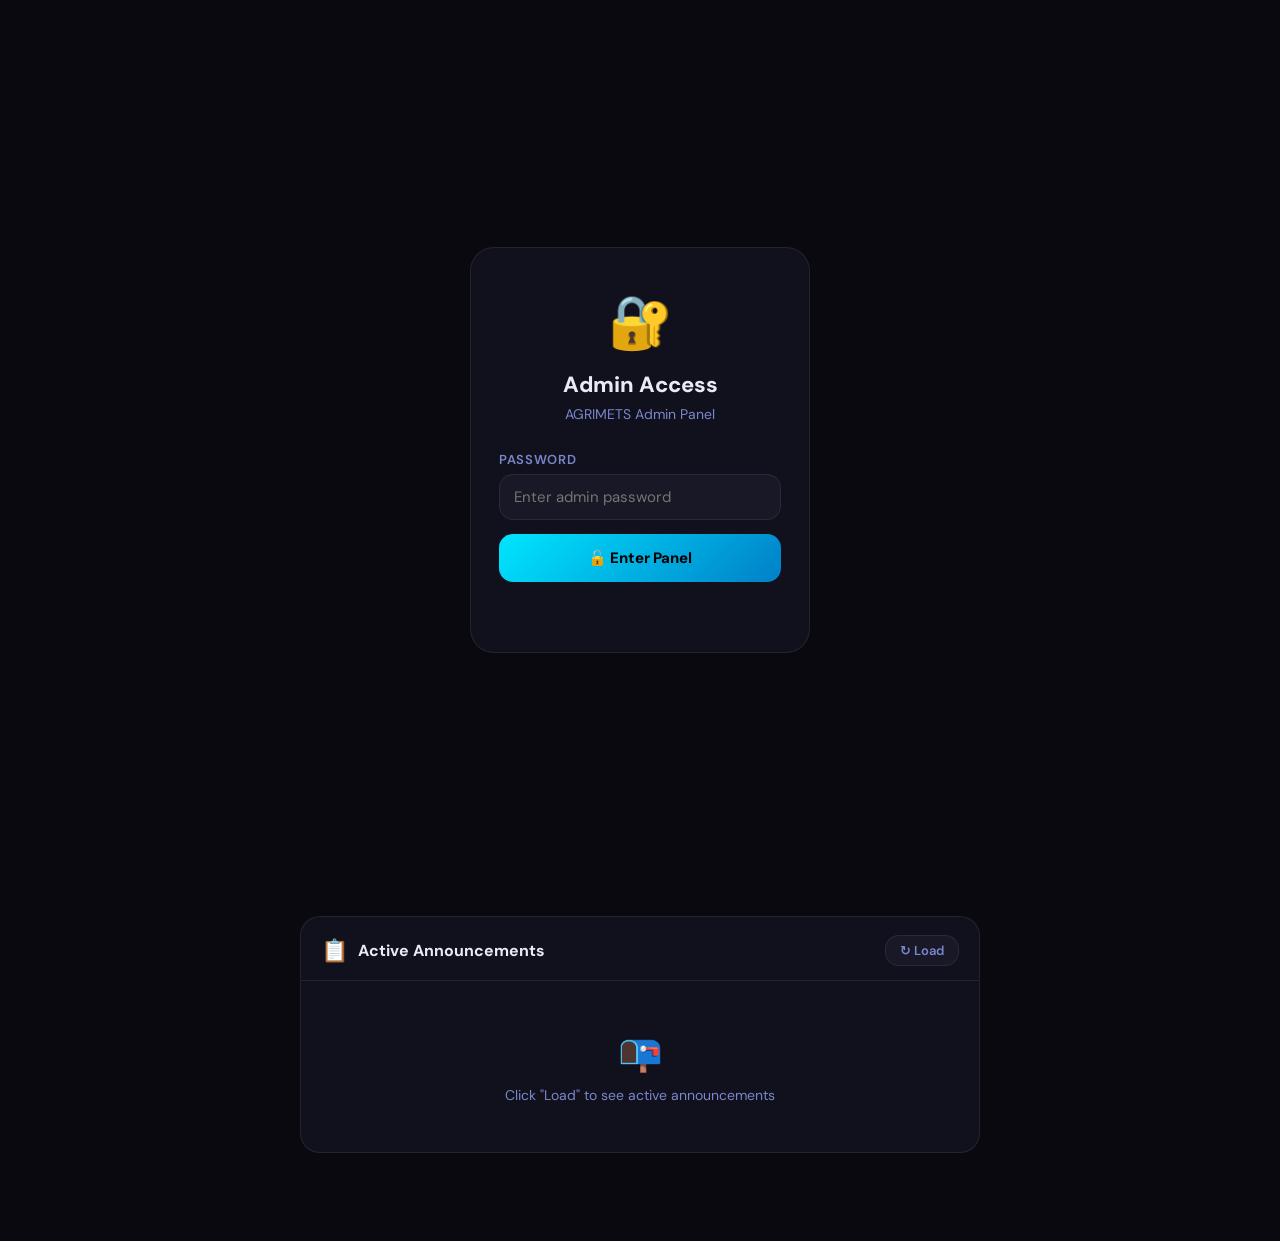
==== admin.html @ fe818b73 "Add files via upload" ====
<!DOCTYPE html>
<html lang="en">
<head>
  <meta charset="UTF-8" />
  <meta name="viewport" content="width=device-width, initial-scale=1.0" />
  <title>AGRIMETS — Admin Panel</title>
  <link href="https://fonts.googleapis.com/css2?family=DM+Sans:wght@400;500;600;700;800&display=swap" rel="stylesheet" />
  <style>
    /* ── Base ──────────────────────────────────────────────────── */
    *, *::before, *::after { box-sizing: border-box; margin: 0; padding: 0; }
    :root {
      --bg:        #09090f;
      --surface:   #11111d;
      --surface-2: #181826;
      --border:    rgba(255,255,255,0.08);
      --cyan:      #00e5ff;
      --cyan-dim:  rgba(0,229,255,0.10);
      --green:     #00e676;
      --green-dim: rgba(0,230,118,0.10);
      --red:       #ff5252;
      --red-dim:   rgba(255,82,82,0.10);
      --amber:     #ffab00;
      --amber-dim: rgba(255,171,0,0.10);
      --text:      #e8eaf6;
      --muted:     #7986cb;
      --r:         14px;
    }
    body {
      background: var(--bg);
      color: var(--text);
      font-family: 'DM Sans', system-ui, sans-serif;
      min-height: 100vh;
      padding: 0 0 60px;
    }

    /* ── Header ───────────────────────────────────────────────── */
    .admin-header {
      background: var(--surface);
      border-bottom: 1px solid var(--border);
      padding: 18px 24px;
      display: flex;
      align-items: center;
      gap: 14px;
      position: sticky; top: 0; z-index: 100;
    }
    .admin-logo { font-size: 26px; }
    .admin-title { font-size: 20px; font-weight: 800; color: var(--cyan); }
    .admin-sub   { font-size: 13px; color: var(--muted); margin-top: 1px; }
    .admin-status {
      margin-left: auto;
      display: flex; align-items: center; gap: 8px;
      font-size: 13px; color: var(--muted);
    }
    .status-dot {
      width: 8px; height: 8px; border-radius: 50%;
      background: var(--muted);
      transition: background 0.3s;
    }
    .status-dot.connected { background: var(--green); box-shadow: 0 0 6px var(--green); }

    /* ── Main layout ──────────────────────────────────────────── */
    .admin-main {
      max-width: 720px;
      margin: 0 auto;
      padding: 28px 20px;
      display: flex;
      flex-direction: column;
      gap: 28px;
    }

    /* ── Section card ─────────────────────────────────────────── */
    .section-card {
      background: var(--surface);
      border: 1px solid var(--border);
      border-radius: 20px;
      overflow: hidden;
    }
    .section-head {
      display: flex; align-items: center; gap: 10px;
      padding: 18px 20px 14px;
      border-bottom: 1px solid var(--border);
    }
    .section-icon { font-size: 22px; }
    .section-title { font-size: 16px; font-weight: 700; color: var(--text); }
    .section-body  { padding: 20px; display: flex; flex-direction: column; gap: 16px; }

    /* ── Form controls ────────────────────────────────────────── */
    .form-group { display: flex; flex-direction: column; gap: 6px; }
    .form-label {
      font-size: 13px; font-weight: 600; color: var(--muted);
      text-transform: uppercase; letter-spacing: 0.05em;
    }
    .form-input, .form-textarea, .form-select {
      background: var(--surface-2);
      border: 1.5px solid var(--border);
      border-radius: var(--r);
      color: var(--text);
      font-family: inherit;
      font-size: 15px;
      padding: 12px 14px;
      outline: none;
      transition: border-color 0.15s;
      width: 100%;
    }
    .form-input:focus, .form-textarea:focus, .form-select:focus {
      border-color: var(--cyan);
    }
    .form-textarea { resize: vertical; min-height: 90px; line-height: 1.5; }
    .form-select   { appearance: none; cursor: pointer; }
    .form-row {
      display: grid;
      grid-template-columns: 1fr 1fr;
      gap: 14px;
    }
    @media (max-width: 480px) { .form-row { grid-template-columns: 1fr; } }

    /* Preview bar */
    .preview-bar {
      display: flex;
      align-items: center;
      gap: 10px;
      padding: 11px 14px;
      border-radius: var(--r);
      border: 1.5px solid var(--border);
      font-size: 14px;
      font-weight: 500;
      min-height: 46px;
      transition: all 0.2s;
    }
    .preview-bar.info    { background: rgba(0,180,255,0.10); border-color: rgba(0,180,255,0.25); }
    .preview-bar.success { background: var(--green-dim);  border-color: rgba(0,230,118,0.25); }
    .preview-bar.warning { background: var(--amber-dim);  border-color: rgba(255,171,0,0.30); }
    .preview-bar.danger  { background: var(--red-dim);    border-color: rgba(255,82,82,0.30); }
    .preview-emoji { font-size: 20px; flex-shrink: 0; }
    .preview-text  { flex: 1; color: var(--text); }

    /* Expire row */
    .expire-row {
      display: flex; align-items: center; gap: 12px; flex-wrap: wrap;
    }
    .expire-chip {
      background: var(--surface-2);
      border: 1.5px solid var(--border);
      border-radius: 30px;
      padding: 6px 14px;
      font-size: 13px; font-weight: 600;
      color: var(--muted); cursor: pointer;
      transition: border-color 0.15s, color 0.15s;
    }
    .expire-chip.active, .expire-chip:hover {
      border-color: var(--cyan); color: var(--cyan);
    }

    /* ── Buttons ──────────────────────────────────────────────── */
    .btn-primary {
      background: linear-gradient(135deg, #00e5ff 0%, #0080c8 100%);
      color: #000;
      border: none; border-radius: var(--r);
      font-family: inherit; font-size: 15px; font-weight: 800;
      padding: 14px 24px;
      cursor: pointer; width: 100%;
      display: flex; align-items: center; justify-content: center; gap: 8px;
      transition: opacity 0.2s, transform 0.15s;
    }
    .btn-primary:hover   { opacity: 0.9; }
    .btn-primary:active  { transform: scale(0.97); }
    .btn-primary:disabled { opacity: 0.4; cursor: not-allowed; }

    .btn-danger {
      background: var(--red-dim);
      border: 1.5px solid var(--red);
      color: var(--red);
      border-radius: var(--r);
      font-family: inherit; font-size: 14px; font-weight: 700;
      padding: 10px 18px;
      cursor: pointer;
      transition: background 0.2s;
    }
    .btn-danger:hover { background: rgba(255,82,82,0.18); }

    .btn-outline {
      background: var(--surface-2);
      border: 1.5px solid var(--border);
      color: var(--muted);
      border-radius: var(--r);
      font-family: inherit; font-size: 14px; font-weight: 600;
      padding: 10px 18px;
      cursor: pointer;
      transition: border-color 0.15s, color 0.15s;
    }
    .btn-outline:hover { border-color: var(--cyan); color: var(--cyan); }

    /* ── Live announcements list ──────────────────────────────── */
    #live-list { display: flex; flex-direction: column; gap: 12px; }
    .live-item {
      background: var(--surface-2);
      border: 1.5px solid var(--border);
      border-radius: var(--r);
      padding: 14px;
      display: flex; align-items: flex-start; gap: 12px;
    }
    .live-item-emoji { font-size: 22px; flex-shrink: 0; margin-top: 1px; }
    .live-item-body  { flex: 1; min-width: 0; }
    .live-item-msg   { font-size: 14px; color: var(--text); line-height: 1.5; margin-bottom: 4px; word-break: break-word; }
    .live-item-meta  { font-size: 12px; color: var(--muted); display: flex; gap: 12px; flex-wrap: wrap; }
    .meta-badge {
      display: inline-flex; align-items: center; gap: 4px;
      background: var(--cyan-dim); color: var(--cyan);
      border-radius: 20px; padding: 2px 8px;
      font-size: 11px; font-weight: 700; text-transform: uppercase;
    }
    .meta-badge.success { background: var(--green-dim); color: var(--green); }
    .meta-badge.warning { background: var(--amber-dim); color: var(--amber); }
    .meta-badge.danger  { background: var(--red-dim);   color: var(--red);   }
    .live-item-actions { display: flex; gap: 8px; flex-shrink: 0; }
    .empty-live {
      text-align: center; padding: 28px 16px;
      color: var(--muted); font-size: 14px;
    }
    .empty-live-icon { font-size: 36px; margin-bottom: 10px; }

    /* ── Stats bar ────────────────────────────────────────────── */
    .stats-bar {
      display: grid;
      grid-template-columns: repeat(3, 1fr);
      gap: 14px;
    }
    .stat-box {
      background: var(--surface-2);
      border: 1px solid var(--border);
      border-radius: var(--r);
      padding: 16px 14px;
      text-align: center;
    }
    .stat-box-val {
      font-size: 28px; font-weight: 800;
      color: var(--cyan); margin-bottom: 4px;
      font-family: 'DM Sans', sans-serif;
    }
    .stat-box-label { font-size: 12px; color: var(--muted); font-weight: 600; text-transform: uppercase; letter-spacing: 0.04em; }

    /* ── Login gate ───────────────────────────────────────────── */
    #login-gate {
      position: fixed; inset: 0;
      background: var(--bg);
      display: flex; align-items: center; justify-content: center;
      z-index: 9999; padding: 24px;
    }
    .login-card {
      background: var(--surface);
      border: 1px solid var(--border);
      border-radius: 24px;
      padding: 40px 28px;
      width: 100%; max-width: 340px;
      text-align: center;
    }
    .login-icon  { font-size: 52px; margin-bottom: 14px; }
    .login-title { font-size: 22px; font-weight: 800; margin-bottom: 6px; }
    .login-sub   { font-size: 14px; color: var(--muted); margin-bottom: 28px; }
    .login-error { font-size: 13px; color: var(--red); margin-top: 10px; min-height: 20px; }
    #login-pass  { margin-bottom: 14px; text-align: left; }

    /* ── Toast ────────────────────────────────────────────────── */
    #admin-toast {
      position: fixed; bottom: 28px; left: 50%; transform: translateX(-50%);
      background: var(--surface);
      border: 1px solid var(--border);
      border-radius: 30px;
      padding: 11px 22px;
      font-size: 14px; font-weight: 600;
      color: var(--text);
      white-space: nowrap;
      z-index: 99999;
      opacity: 0; pointer-events: none;
      transition: opacity 0.2s;
      box-shadow: 0 8px 32px rgba(0,0,0,0.5);
    }
    #admin-toast.show { opacity: 1; }

    /* ── Loading ──────────────────────────────────────────────── */
    .spinner {
      width: 22px; height: 22px;
      border: 3px solid rgba(0,229,255,0.25);
      border-top-color: var(--cyan);
      border-radius: 50%;
      animation: spin 0.7s linear infinite;
      display: inline-block;
    }
    @keyframes spin { to { transform: rotate(360deg); } }

    /* ── Char counter ─────────────────────────────────────────── */
    .char-counter { font-size: 12px; color: var(--muted); text-align: right; }
    .char-counter.over { color: var(--red); }
  </style>
</head>
<body>

<!-- Login Gate -->
<div id="login-gate">
  <div class="login-card">
    <div class="login-icon">🔐</div>
    <div class="login-title">Admin Access</div>
    <div class="login-sub">AGRIMETS Admin Panel</div>
    <div class="form-group" id="login-pass">
      <label class="form-label">Password</label>
      <input class="form-input" id="admin-pass" type="password"
             placeholder="Enter admin password" autocomplete="current-password" />
    </div>
    <button class="btn-primary" id="login-btn">🔓 Enter Panel</button>
    <div class="login-error" id="login-error"></div>
  </div>
</div>

<!-- Header -->
<header class="admin-header">
  <span class="admin-logo">⚡</span>
  <div>
    <div class="admin-title">AGRIMETS Admin</div>
    <div class="admin-sub">Announcement &amp; App Manager</div>
  </div>
  <div class="admin-status">
    <div class="status-dot" id="status-dot"></div>
    <span id="status-label">Connecting…</span>
  </div>
</header>

<main class="admin-main">

  <!-- ── Live Stats ──────────────────────────────────────── -->
  <div class="section-card">
    <div class="section-head">
      <span class="section-icon">📊</span>
      <span class="section-title">Live Stats</span>
      <button class="btn-outline" style="margin-left:auto;padding:6px 14px;font-size:13px;" id="btn-refresh-stats">↻ Refresh</button>
    </div>
    <div class="section-body">
      <div class="stats-bar">
        <div class="stat-box">
          <div class="stat-box-val" id="stat-online">—</div>
          <div class="stat-box-label">🟢 Online Now</div>
        </div>
        <div class="stat-box">
          <div class="stat-box-val" id="stat-total">—</div>
          <div class="stat-box-label">👥 Total Users</div>
        </div>
        <div class="stat-box">
          <div class="stat-box-val" id="stat-active-ann">—</div>
          <div class="stat-box-label">📢 Active Banners</div>
        </div>
      </div>
    </div>
  </div>

  <!-- ── Push Announcement ──────────────────────────────── -->
  <div class="section-card">
    <div class="section-head">
      <span class="section-icon">📢</span>
      <span class="section-title">Push Announcement</span>
    </div>
    <div class="section-body">

      <!-- Message -->
      <div class="form-group">
        <label class="form-label">Message</label>
        <textarea class="form-textarea" id="ann-msg" maxlength="200"
                  placeholder="Type your announcement here… (max 200 chars)"></textarea>
        <div class="char-counter" id="char-counter">0 / 200</div>
      </div>

      <!-- Emoji + Type row -->
      <div class="form-row">
        <div class="form-group">
          <label class="form-label">Emoji</label>
          <input class="form-input" id="ann-emoji" type="text"
                 value="📢" maxlength="4" placeholder="📢" style="font-size:22px;text-align:center;" />
        </div>
        <div class="form-group">
          <label class="form-label">Type / Colour</label>
          <select class="form-select" id="ann-type">
            <option value="info">🔵 Info</option>
            <option value="success">🟢 Success</option>
            <option value="warning">🟡 Warning</option>
            <option value="danger">🔴 Danger / Alert</option>
          </select>
        </div>
      </div>

      <!-- Live preview -->
      <div class="form-group">
        <label class="form-label">Preview</label>
        <div class="preview-bar info" id="ann-preview">
          <span class="preview-emoji" id="prev-emoji">📢</span>
          <span class="preview-text"  id="prev-text">Your message will appear here…</span>
        </div>
      </div>

      <!-- Expires -->
      <div class="form-group">
        <label class="form-label">Expires After</label>
        <div class="expire-row" id="expire-chips">
          <button class="expire-chip" data-hours="1">1 hr</button>
          <button class="expire-chip active" data-hours="6">6 hrs</button>
          <button class="expire-chip" data-hours="24">24 hrs</button>
          <button class="expire-chip" data-hours="72">3 days</button>
          <button class="expire-chip" data-hours="0">Never</button>
        </div>
      </div>

      <button class="btn-primary" id="btn-push-ann">
        <span id="push-btn-label">📤 Push Announcement</span>
      </button>
    </div>
  </div>

  <!-- ── Active Announcements ───────────────────────────── -->
  <div class="section-card">
    <div class="section-head">
      <span class="section-icon">📋</span>
      <span class="section-title">Active Announcements</span>
      <button class="btn-outline" style="margin-left:auto;padding:6px 14px;font-size:13px;" id="btn-load-ann">↻ Load</button>
    </div>
    <div class="section-body">
      <div id="live-list">
        <div class="empty-live">
          <div class="empty-live-icon">📭</div>
          Click "Load" to see active announcements
        </div>
      </div>
    </div>
  </div>

</main>

<!-- Toast -->
<div id="admin-toast"></div>

<script>
// ── CONFIG ───────────────────────────────────────────────────
const FB_URL      = 'https://agrimets-a3c9c-default-rtdb.firebaseio.com';
// Change this password in production — store in Firebase or env var for real security
const ADMIN_PASS  = 'agrimets2025';
const FB_ONLINE_TTL = 3 * 60 * 1000; // 3 min

// ── Login ────────────────────────────────────────────────────
const loginGate = document.getElementById('login-gate');
const loginBtn  = document.getElementById('login-btn');
const loginErr  = document.getElementById('login-error');

loginBtn.addEventListener('click', () => {
  const val = document.getElementById('admin-pass').value.trim();
  if (val === ADMIN_PASS) {
    loginGate.style.opacity = '0';
    loginGate.style.transition = 'opacity 0.3s';
    setTimeout(() => loginGate.remove(), 300);
    init();
  } else {
    loginErr.textContent = '❌ Incorrect password.';
    document.getElementById('admin-pass').value = '';
    document.getElementById('admin-pass').focus();
  }
});
document.getElementById('admin-pass').addEventListener('keydown', e => {
  if (e.key === 'Enter') loginBtn.click();
});

// ── Firebase helpers ─────────────────────────────────────────
async function fbGet(path, params = '') {
  try {
    const r = await fetch(`${FB_URL}/${path}.json${params}`, { cache: 'no-store' });
    return r.ok ? await r.json() : null;
  } catch { return null; }
}
async function fbPut(path, data) {
  try {
    const r = await fetch(`${FB_URL}/${path}.json`, {
      method: 'PUT',
      headers: { 'Content-Type': 'application/json' },
      body: JSON.stringify(data),
    });
    return r.ok ? await r.json() : null;
  } catch { return null; }
}
async function fbPatch(path, data) {
  try {
    const r = await fetch(`${FB_URL}/${path}.json`, {
      method: 'PATCH',
      headers: { 'Content-Type': 'application/json' },
      body: JSON.stringify(data),
    });
    return r.ok ? await r.json() : null;
  } catch { return null; }
}
async function fbDelete(path) {
  try {
    const r = await fetch(`${FB_URL}/${path}.json`, { method: 'DELETE' });
    return r.ok;
  } catch { return false; }
}

// ── Toast ────────────────────────────────────────────────────
let _toastTimer;
function toast(msg, dur = 2500) {
  const el = document.getElementById('admin-toast');
  el.textContent = msg;
  el.classList.add('show');
  clearTimeout(_toastTimer);
  _toastTimer = setTimeout(() => el.classList.remove('show'), dur);
}

// ── Status indicator ─────────────────────────────────────────
async function checkConnection() {
  const dot   = document.getElementById('status-dot');
  const label = document.getElementById('status-label');
  const data  = await fbGet('agrimets/presence');
  if (data !== null) {
    dot.classList.add('connected');
    label.textContent = 'Firebase connected';
  } else {
    dot.classList.remove('connected');
    label.textContent = 'No connection';
  }
}

// ── Stats ────────────────────────────────────────────────────
async function loadStats() {
  const [presence, users, anns] = await Promise.all([
    fbGet('agrimets/presence'),
    fbGet('agrimets/users', '?shallow=true'),
    fbGet('agrimets/announcements'),
  ]);

  const now = Date.now();
  let online = 0, total = 0, activeAnn = 0;

  if (presence && typeof presence === 'object') {
    Object.values(presence).forEach(ts => {
      if (now - Number(ts) < FB_ONLINE_TTL) online++;
    });
  }
  if (users && typeof users === 'object') total = Object.keys(users).length;
  if (anns  && typeof anns  === 'object') {
    Object.values(anns).forEach(a => {
      if (a && a.active && (!a.expiresAt || a.expiresAt > now)) activeAnn++;
    });
  }

  document.getElementById('stat-online').textContent = online.toLocaleString('en-IN');
  document.getElementById('stat-total').textContent  = total.toLocaleString('en-IN');
  document.getElementById('stat-active-ann').textContent = activeAnn;
}

// ── Preview ──────────────────────────────────────────────────
function updatePreview() {
  const msg   = document.getElementById('ann-msg').value.trim() || 'Your message will appear here…';
  const emoji = document.getElementById('ann-emoji').value.trim() || '📢';
  const type  = document.getElementById('ann-type').value;
  const len   = document.getElementById('ann-msg').value.length;

  document.getElementById('prev-emoji').textContent  = emoji;
  document.getElementById('prev-text').textContent   = msg;
  const bar = document.getElementById('ann-preview');
  bar.className = 'preview-bar ' + type;

  const counter = document.getElementById('char-counter');
  counter.textContent = `${len} / 200`;
  counter.className   = 'char-counter' + (len > 180 ? ' over' : '');
}
document.getElementById('ann-msg').addEventListener('input', updatePreview);
document.getElementById('ann-emoji').addEventListener('input', updatePreview);
document.getElementById('ann-type').addEventListener('change', updatePreview);

// ── Expire chips ─────────────────────────────────────────────
let selectedHours = 6;
document.getElementById('expire-chips').addEventListener('click', e => {
  const chip = e.target.closest('.expire-chip');
  if (!chip) return;
  document.querySelectorAll('.expire-chip').forEach(c => c.classList.remove('active'));
  chip.classList.add('active');
  selectedHours = Number(chip.dataset.hours);
});

// ── Push announcement ─────────────────────────────────────────
document.getElementById('btn-push-ann').addEventListener('click', async () => {
  const msg   = document.getElementById('ann-msg').value.trim();
  const emoji = document.getElementById('ann-emoji').value.trim() || '📢';
  const type  = document.getElementById('ann-type').value;

  if (!msg) { toast('⚠️ Please enter a message'); return; }

  const labelEl = document.getElementById('push-btn-label');
  labelEl.innerHTML = '<span class="spinner"></span> Pushing…';
  document.getElementById('btn-push-ann').disabled = true;

  const now      = Date.now();
  const expires  = selectedHours > 0 ? now + selectedHours * 3600_000 : 0;
  const id       = 'ann_' + now;

  const payload = {
    message:   msg,
    emoji,
    type,
    active:    true,
    createdAt: now,
    expiresAt: expires || null,
  };

  const ok = await fbPut(`agrimets/announcements/${id}`, payload);

  labelEl.textContent = '📤 Push Announcement';
  document.getElementById('btn-push-ann').disabled = false;

  if (ok) {
    toast('✅ Announcement pushed! Users will see it on next load.');
    document.getElementById('ann-msg').value = '';
    updatePreview();
    loadStats();
    loadActiveAnnouncements();
  } else {
    toast('❌ Failed to push. Check Firebase connection.');
  }
});

// ── Load active announcements ─────────────────────────────────
async function loadActiveAnnouncements() {
  const list = document.getElementById('live-list');
  list.innerHTML = '<div style="text-align:center;padding:20px;color:#7986cb;"><span class="spinner"></span></div>';

  const data = await fbGet('agrimets/announcements');
  const now  = Date.now();

  if (!data || !Object.keys(data).length) {
    list.innerHTML = `<div class="empty-live"><div class="empty-live-icon">📭</div>No announcements yet</div>`;
    return;
  }

  const items = Object.entries(data)
    .map(([id, ann]) => ({ ...ann, id }))
    .filter(a => a.message)
    .sort((a, b) => b.createdAt - a.createdAt);

  if (!items.length) {
    list.innerHTML = `<div class="empty-live"><div class="empty-live-icon">📭</div>No announcements yet</div>`;
    return;
  }

  list.innerHTML = '';
  items.forEach(ann => {
    const isActive  = ann.active && (!ann.expiresAt || ann.expiresAt > now);
    const expStr    = ann.expiresAt ? new Date(ann.expiresAt).toLocaleString('en-IN', { dateStyle:'short', timeStyle:'short' }) : 'Never';
    const createdStr = new Date(ann.createdAt).toLocaleString('en-IN', { dateStyle:'short', timeStyle:'short' });

    const el = document.createElement('div');
    el.className = 'live-item';
    el.innerHTML = `
      <div class="live-item-emoji">${ann.emoji || '📢'}</div>
      <div class="live-item-body">
        <div class="live-item-msg">${escHtml(ann.message || '')}</div>
        <div class="live-item-meta">
          <span class="meta-badge ${ann.type || 'info'}">${ann.type || 'info'}</span>
          <span>${isActive ? '🟢 Active' : '⚫ Inactive'}</span>
          <span>Created: ${createdStr}</span>
          <span>Expires: ${expStr}</span>
        </div>
      </div>
      <div class="live-item-actions">
        <button class="btn-outline" data-id="${ann.id}" data-action="${ann.active ? 'deactivate' : 'activate'}"
                style="padding:6px 12px;font-size:12px;">
          ${ann.active ? '⏸ Pause' : '▶ Activate'}
        </button>
        <button class="btn-danger" data-id="${ann.id}" data-action="delete"
                style="padding:6px 12px;font-size:12px;">✕</button>
      </div>
    `;
    list.appendChild(el);
  });

  // Wire action buttons
  list.querySelectorAll('[data-action]').forEach(btn => {
    btn.addEventListener('click', async () => {
      const { id, action } = btn.dataset;
      btn.disabled = true;
      if (action === 'delete') {
        const ok = await fbDelete(`agrimets/announcements/${id}`);
        if (ok) { toast('🗑 Deleted'); loadActiveAnnouncements(); loadStats(); }
        else toast('❌ Delete failed');
      } else if (action === 'deactivate') {
        await fbPatch(`agrimets/announcements/${id}`, { active: false });
        toast('⏸ Paused'); loadActiveAnnouncements(); loadStats();
      } else if (action === 'activate') {
        await fbPatch(`agrimets/announcements/${id}`, { active: true });
        toast('▶ Activated'); loadActiveAnnouncements(); loadStats();
      }
      btn.disabled = false;
    });
  });
}

function escHtml(str) {
  return str.replace(/&/g,'&amp;').replace(/</g,'&lt;').replace(/>/g,'&gt;').replace(/"/g,'&quot;');
}

document.getElementById('btn-load-ann').addEventListener('click', loadActiveAnnouncements);
document.getElementById('btn-refresh-stats').addEventListener('click', () => { loadStats(); checkConnection(); toast('↻ Stats refreshed'); });

// ── Init ─────────────────────────────────────────────────────
function init() {
  checkConnection();
  loadStats();
  loadActiveAnnouncements();
  updatePreview();
}
</script>
</body>
</html>
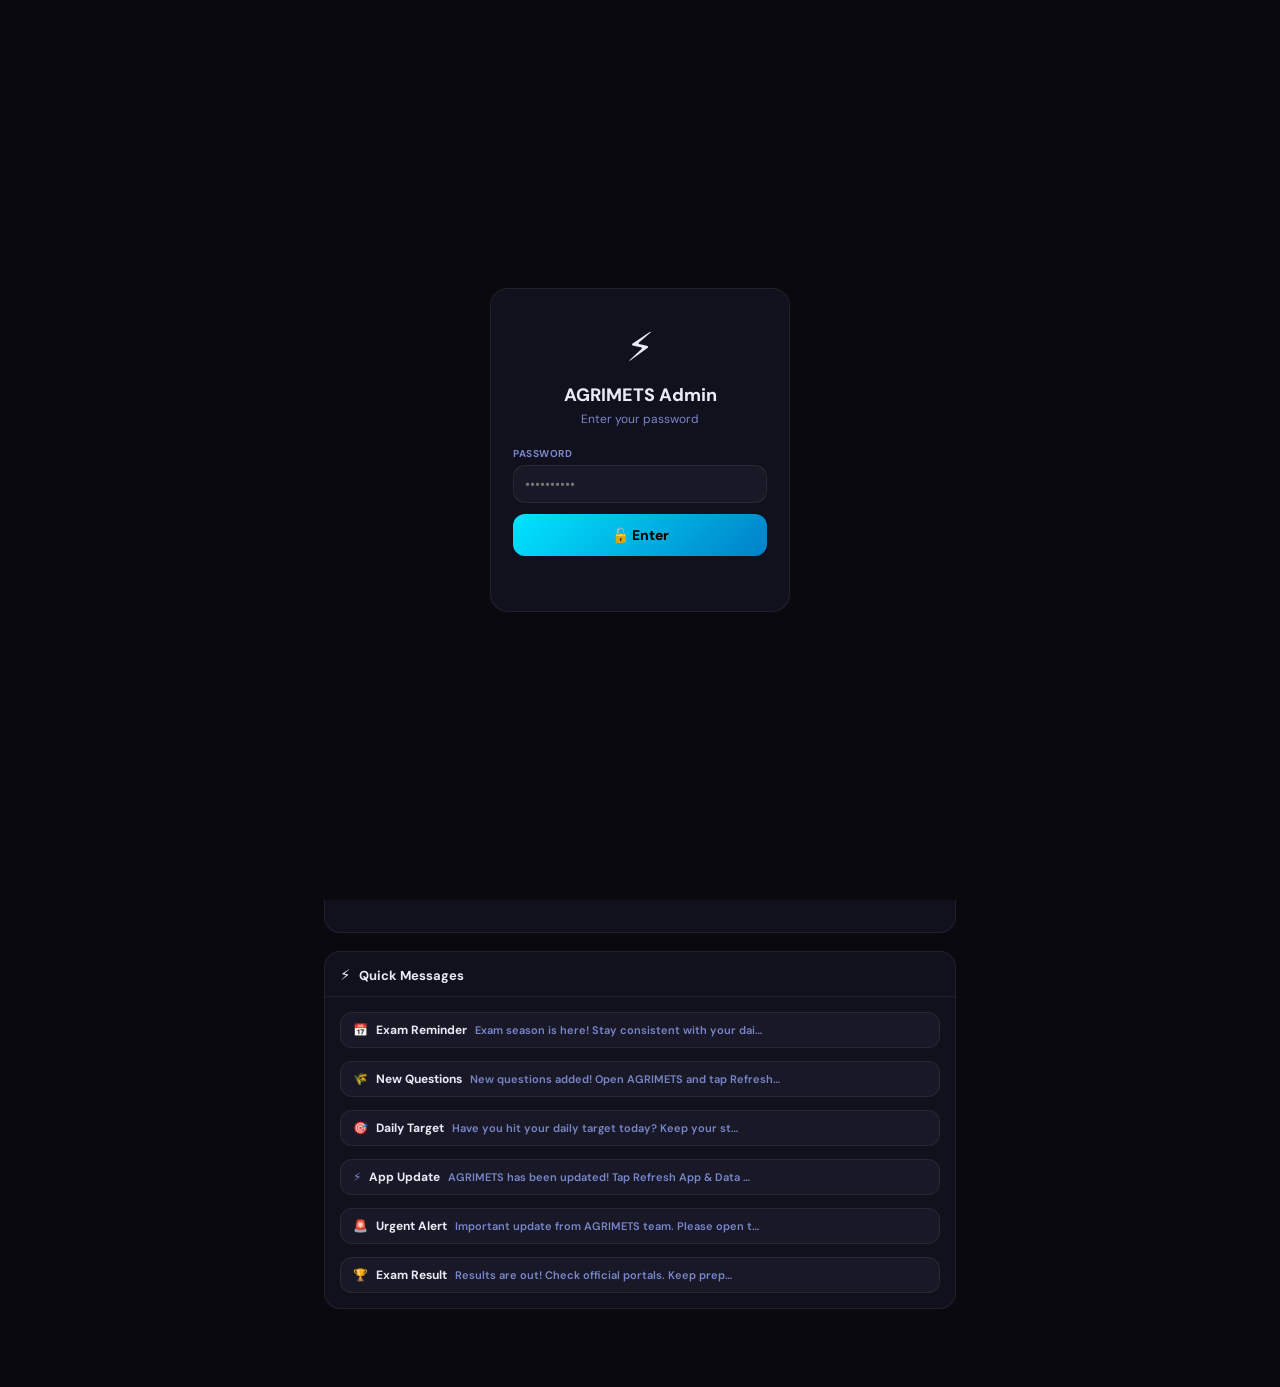
==== commit a8c9866a: "Update admin.html" ====
--- a/admin.html
+++ b/admin.html
@@ -3,712 +3,716 @@
 <head>
   <meta charset="UTF-8" />
   <meta name="viewport" content="width=device-width, initial-scale=1.0" />
-  <title>AGRIMETS — Admin Panel</title>
+  <title>AGRIMETS — Admin</title>
   <link href="https://fonts.googleapis.com/css2?family=DM+Sans:wght@400;500;600;700;800&display=swap" rel="stylesheet" />
   <style>
-    /* ── Base ──────────────────────────────────────────────────── */
     *, *::before, *::after { box-sizing: border-box; margin: 0; padding: 0; }
     :root {
-      --bg:        #09090f;
-      --surface:   #11111d;
-      --surface-2: #181826;
-      --border:    rgba(255,255,255,0.08);
-      --cyan:      #00e5ff;
-      --cyan-dim:  rgba(0,229,255,0.10);
-      --green:     #00e676;
-      --green-dim: rgba(0,230,118,0.10);
-      --red:       #ff5252;
-      --red-dim:   rgba(255,82,82,0.10);
-      --amber:     #ffab00;
-      --amber-dim: rgba(255,171,0,0.10);
-      --text:      #e8eaf6;
-      --muted:     #7986cb;
-      --r:         14px;
-    }
-    body {
-      background: var(--bg);
-      color: var(--text);
-      font-family: 'DM Sans', system-ui, sans-serif;
-      min-height: 100vh;
-      padding: 0 0 60px;
-    }
-
-    /* ── Header ───────────────────────────────────────────────── */
-    .admin-header {
-      background: var(--surface);
-      border-bottom: 1px solid var(--border);
-      padding: 18px 24px;
-      display: flex;
-      align-items: center;
-      gap: 14px;
-      position: sticky; top: 0; z-index: 100;
-    }
-    .admin-logo { font-size: 26px; }
-    .admin-title { font-size: 20px; font-weight: 800; color: var(--cyan); }
-    .admin-sub   { font-size: 13px; color: var(--muted); margin-top: 1px; }
-    .admin-status {
-      margin-left: auto;
-      display: flex; align-items: center; gap: 8px;
-      font-size: 13px; color: var(--muted);
-    }
-    .status-dot {
-      width: 8px; height: 8px; border-radius: 50%;
-      background: var(--muted);
-      transition: background 0.3s;
-    }
-    .status-dot.connected { background: var(--green); box-shadow: 0 0 6px var(--green); }
-
-    /* ── Main layout ──────────────────────────────────────────── */
-    .admin-main {
-      max-width: 720px;
-      margin: 0 auto;
-      padding: 28px 20px;
-      display: flex;
-      flex-direction: column;
-      gap: 28px;
-    }
-
-    /* ── Section card ─────────────────────────────────────────── */
-    .section-card {
-      background: var(--surface);
-      border: 1px solid var(--border);
-      border-radius: 20px;
-      overflow: hidden;
-    }
-    .section-head {
-      display: flex; align-items: center; gap: 10px;
-      padding: 18px 20px 14px;
-      border-bottom: 1px solid var(--border);
-    }
-    .section-icon { font-size: 22px; }
-    .section-title { font-size: 16px; font-weight: 700; color: var(--text); }
-    .section-body  { padding: 20px; display: flex; flex-direction: column; gap: 16px; }
-
-    /* ── Form controls ────────────────────────────────────────── */
-    .form-group { display: flex; flex-direction: column; gap: 6px; }
-    .form-label {
-      font-size: 13px; font-weight: 600; color: var(--muted);
-      text-transform: uppercase; letter-spacing: 0.05em;
-    }
-    .form-input, .form-textarea, .form-select {
-      background: var(--surface-2);
-      border: 1.5px solid var(--border);
-      border-radius: var(--r);
-      color: var(--text);
-      font-family: inherit;
-      font-size: 15px;
-      padding: 12px 14px;
-      outline: none;
-      transition: border-color 0.15s;
-      width: 100%;
-    }
-    .form-input:focus, .form-textarea:focus, .form-select:focus {
-      border-color: var(--cyan);
-    }
-    .form-textarea { resize: vertical; min-height: 90px; line-height: 1.5; }
-    .form-select   { appearance: none; cursor: pointer; }
-    .form-row {
-      display: grid;
-      grid-template-columns: 1fr 1fr;
-      gap: 14px;
-    }
-    @media (max-width: 480px) { .form-row { grid-template-columns: 1fr; } }
-
-    /* Preview bar */
-    .preview-bar {
-      display: flex;
-      align-items: center;
-      gap: 10px;
-      padding: 11px 14px;
-      border-radius: var(--r);
-      border: 1.5px solid var(--border);
-      font-size: 14px;
-      font-weight: 500;
-      min-height: 46px;
-      transition: all 0.2s;
-    }
-    .preview-bar.info    { background: rgba(0,180,255,0.10); border-color: rgba(0,180,255,0.25); }
-    .preview-bar.success { background: var(--green-dim);  border-color: rgba(0,230,118,0.25); }
-    .preview-bar.warning { background: var(--amber-dim);  border-color: rgba(255,171,0,0.30); }
-    .preview-bar.danger  { background: var(--red-dim);    border-color: rgba(255,82,82,0.30); }
-    .preview-emoji { font-size: 20px; flex-shrink: 0; }
-    .preview-text  { flex: 1; color: var(--text); }
-
-    /* Expire row */
-    .expire-row {
-      display: flex; align-items: center; gap: 12px; flex-wrap: wrap;
-    }
-    .expire-chip {
-      background: var(--surface-2);
-      border: 1.5px solid var(--border);
-      border-radius: 30px;
-      padding: 6px 14px;
-      font-size: 13px; font-weight: 600;
-      color: var(--muted); cursor: pointer;
-      transition: border-color 0.15s, color 0.15s;
-    }
-    .expire-chip.active, .expire-chip:hover {
-      border-color: var(--cyan); color: var(--cyan);
-    }
-
-    /* ── Buttons ──────────────────────────────────────────────── */
-    .btn-primary {
-      background: linear-gradient(135deg, #00e5ff 0%, #0080c8 100%);
-      color: #000;
-      border: none; border-radius: var(--r);
-      font-family: inherit; font-size: 15px; font-weight: 800;
-      padding: 14px 24px;
-      cursor: pointer; width: 100%;
-      display: flex; align-items: center; justify-content: center; gap: 8px;
-      transition: opacity 0.2s, transform 0.15s;
-    }
-    .btn-primary:hover   { opacity: 0.9; }
-    .btn-primary:active  { transform: scale(0.97); }
-    .btn-primary:disabled { opacity: 0.4; cursor: not-allowed; }
-
-    .btn-danger {
-      background: var(--red-dim);
-      border: 1.5px solid var(--red);
-      color: var(--red);
-      border-radius: var(--r);
-      font-family: inherit; font-size: 14px; font-weight: 700;
-      padding: 10px 18px;
-      cursor: pointer;
-      transition: background 0.2s;
-    }
-    .btn-danger:hover { background: rgba(255,82,82,0.18); }
-
-    .btn-outline {
-      background: var(--surface-2);
-      border: 1.5px solid var(--border);
-      color: var(--muted);
-      border-radius: var(--r);
-      font-family: inherit; font-size: 14px; font-weight: 600;
-      padding: 10px 18px;
-      cursor: pointer;
-      transition: border-color 0.15s, color 0.15s;
-    }
-    .btn-outline:hover { border-color: var(--cyan); color: var(--cyan); }
-
-    /* ── Live announcements list ──────────────────────────────── */
-    #live-list { display: flex; flex-direction: column; gap: 12px; }
-    .live-item {
-      background: var(--surface-2);
-      border: 1.5px solid var(--border);
-      border-radius: var(--r);
-      padding: 14px;
-      display: flex; align-items: flex-start; gap: 12px;
-    }
-    .live-item-emoji { font-size: 22px; flex-shrink: 0; margin-top: 1px; }
-    .live-item-body  { flex: 1; min-width: 0; }
-    .live-item-msg   { font-size: 14px; color: var(--text); line-height: 1.5; margin-bottom: 4px; word-break: break-word; }
-    .live-item-meta  { font-size: 12px; color: var(--muted); display: flex; gap: 12px; flex-wrap: wrap; }
-    .meta-badge {
-      display: inline-flex; align-items: center; gap: 4px;
-      background: var(--cyan-dim); color: var(--cyan);
-      border-radius: 20px; padding: 2px 8px;
-      font-size: 11px; font-weight: 700; text-transform: uppercase;
-    }
-    .meta-badge.success { background: var(--green-dim); color: var(--green); }
-    .meta-badge.warning { background: var(--amber-dim); color: var(--amber); }
-    .meta-badge.danger  { background: var(--red-dim);   color: var(--red);   }
-    .live-item-actions { display: flex; gap: 8px; flex-shrink: 0; }
-    .empty-live {
-      text-align: center; padding: 28px 16px;
-      color: var(--muted); font-size: 14px;
-    }
-    .empty-live-icon { font-size: 36px; margin-bottom: 10px; }
-
-    /* ── Stats bar ────────────────────────────────────────────── */
-    .stats-bar {
-      display: grid;
-      grid-template-columns: repeat(3, 1fr);
-      gap: 14px;
-    }
-    .stat-box {
-      background: var(--surface-2);
-      border: 1px solid var(--border);
-      border-radius: var(--r);
-      padding: 16px 14px;
-      text-align: center;
-    }
-    .stat-box-val {
-      font-size: 28px; font-weight: 800;
-      color: var(--cyan); margin-bottom: 4px;
-      font-family: 'DM Sans', sans-serif;
-    }
-    .stat-box-label { font-size: 12px; color: var(--muted); font-weight: 600; text-transform: uppercase; letter-spacing: 0.04em; }
-
-    /* ── Login gate ───────────────────────────────────────────── */
-    #login-gate {
-      position: fixed; inset: 0;
-      background: var(--bg);
-      display: flex; align-items: center; justify-content: center;
-      z-index: 9999; padding: 24px;
-    }
-    .login-card {
-      background: var(--surface);
-      border: 1px solid var(--border);
-      border-radius: 24px;
-      padding: 40px 28px;
-      width: 100%; max-width: 340px;
-      text-align: center;
-    }
-    .login-icon  { font-size: 52px; margin-bottom: 14px; }
-    .login-title { font-size: 22px; font-weight: 800; margin-bottom: 6px; }
-    .login-sub   { font-size: 14px; color: var(--muted); margin-bottom: 28px; }
-    .login-error { font-size: 13px; color: var(--red); margin-top: 10px; min-height: 20px; }
-    #login-pass  { margin-bottom: 14px; text-align: left; }
-
-    /* ── Toast ────────────────────────────────────────────────── */
-    #admin-toast {
-      position: fixed; bottom: 28px; left: 50%; transform: translateX(-50%);
-      background: var(--surface);
-      border: 1px solid var(--border);
-      border-radius: 30px;
-      padding: 11px 22px;
-      font-size: 14px; font-weight: 600;
-      color: var(--text);
-      white-space: nowrap;
-      z-index: 99999;
-      opacity: 0; pointer-events: none;
-      transition: opacity 0.2s;
-      box-shadow: 0 8px 32px rgba(0,0,0,0.5);
-    }
-    #admin-toast.show { opacity: 1; }
-
-    /* ── Loading ──────────────────────────────────────────────── */
-    .spinner {
-      width: 22px; height: 22px;
-      border: 3px solid rgba(0,229,255,0.25);
-      border-top-color: var(--cyan);
-      border-radius: 50%;
-      animation: spin 0.7s linear infinite;
-      display: inline-block;
-    }
-    @keyframes spin { to { transform: rotate(360deg); } }
-
-    /* ── Char counter ─────────────────────────────────────────── */
-    .char-counter { font-size: 12px; color: var(--muted); text-align: right; }
-    .char-counter.over { color: var(--red); }
+      --bg:    #09090f; --s1: #11111d; --s2: #181826;
+      --bd:    rgba(255,255,255,0.07);
+      --cyan:  #00e5ff; --green: #00e676; --red: #ff5252; --amber: #ffab00;
+      --text:  #e8eaf6; --muted: #7986cb; --r: 12px;
+    }
+    body { background:var(--bg); color:var(--text); font-family:'DM Sans',system-ui,sans-serif; min-height:100vh; padding-bottom:60px; }
+
+    /* Header */
+    .hdr { background:var(--s1); border-bottom:1px solid var(--bd); padding:13px 18px; display:flex; align-items:center; gap:11px; position:sticky; top:0; z-index:100; }
+    .hdr-logo { font-size:20px; }
+    .hdr-title { font-size:16px; font-weight:800; color:var(--cyan); }
+    .hdr-sub   { font-size:11px; color:var(--muted); }
+    .hdr-right { margin-left:auto; display:flex; align-items:center; gap:7px; }
+    .dot { width:7px; height:7px; border-radius:50%; background:var(--muted); flex-shrink:0; transition:background 0.3s; }
+    .dot.on { background:var(--green); box-shadow:0 0 5px var(--green); }
+    .conn-lbl { font-size:11px; color:var(--muted); }
+
+    /* Layout */
+    .main { max-width:660px; margin:0 auto; padding:18px 14px; display:flex; flex-direction:column; gap:18px; }
+
+    /* Card */
+    .card { background:var(--s1); border:1px solid var(--bd); border-radius:16px; overflow:hidden; }
+    .ch { display:flex; align-items:center; gap:8px; padding:13px 15px 11px; border-bottom:1px solid var(--bd); }
+    .ch-icon  { font-size:15px; }
+    .ch-title { font-size:13px; font-weight:700; }
+    .ch-right { margin-left:auto; display:flex; gap:6px; align-items:center; }
+    .cb { padding:15px; display:flex; flex-direction:column; gap:13px; }
+
+    /* Stats */
+    .sg { display:grid; grid-template-columns:repeat(4,1fr); gap:9px; }
+    @media(max-width:460px){ .sg { grid-template-columns:repeat(2,1fr); } }
+    .st { background:var(--s2); border:1px solid var(--bd); border-radius:var(--r); padding:11px 8px; text-align:center; }
+    .sv { font-size:20px; font-weight:800; color:var(--cyan); }
+    .sl { font-size:9px; color:var(--muted); font-weight:700; text-transform:uppercase; letter-spacing:.04em; margin-top:3px; }
+
+    /* Form */
+    .fg { display:flex; flex-direction:column; gap:5px; }
+    .lbl { font-size:10px; font-weight:700; color:var(--muted); text-transform:uppercase; letter-spacing:.05em; }
+    .inp,.txa,.sel {
+      background:var(--s2); border:1.5px solid var(--bd); border-radius:var(--r);
+      color:var(--text); font-family:inherit; font-size:14px; padding:9px 11px;
+      outline:none; width:100%; transition:border-color .15s;
+    }
+    .inp:focus,.txa:focus,.sel:focus { border-color:var(--cyan); }
+    .txa { resize:vertical; min-height:78px; line-height:1.55; }
+    .sel { appearance:none; cursor:pointer; }
+    .r2 { display:grid; grid-template-columns:1fr 1fr; gap:11px; }
+    @media(max-width:440px){ .r2 { grid-template-columns:1fr; } }
+
+    /* Emoji row */
+    .emoji-row { display:flex; gap:7px; align-items:flex-start; flex-wrap:wrap; }
+    .emo-inp {
+      background:var(--s2); border:1.5px solid var(--bd); border-radius:var(--r);
+      color:var(--text); font-size:16px; padding:8px; outline:none;
+      width:50px; text-align:center; flex-shrink:0; transition:border-color .15s;
+    }
+    .emo-inp:focus { border-color:var(--cyan); }
+    .emo-grid { display:flex; flex-wrap:wrap; gap:4px; flex:1; }
+    .ep {
+      background:var(--s2); border:1.5px solid var(--bd); border-radius:8px;
+      padding:4px 6px; font-size:14px; cursor:pointer; line-height:1;
+      transition:border-color .12s,background .12s; user-select:none;
+    }
+    .ep:hover { border-color:var(--cyan); background:rgba(0,229,255,.08); }
+
+    /* Preview */
+    .prev {
+      display:flex; align-items:center; gap:9px; padding:9px 12px;
+      border-radius:var(--r); border:1.5px solid var(--bd); font-size:13px; font-weight:500;
+      min-height:40px; transition:all .2s;
+    }
+    .prev.info    { background:rgba(0,180,255,.08); border-color:rgba(0,180,255,.25); }
+    .prev.success { background:rgba(0,230,118,.08); border-color:rgba(0,230,118,.25); }
+    .prev.warning { background:rgba(255,171,0,.08);  border-color:rgba(255,171,0,.28); }
+    .prev.danger  { background:rgba(255,82,82,.08);  border-color:rgba(255,82,82,.28); }
+    .pe { font-size:14px; flex-shrink:0; }
+    .pt { flex:1; color:var(--text); line-height:1.4; }
+
+    /* Chips */
+    .chips { display:flex; gap:6px; flex-wrap:wrap; }
+    .chip {
+      background:var(--s2); border:1.5px solid var(--bd); border-radius:20px;
+      padding:5px 11px; font-size:11px; font-weight:700; color:var(--muted);
+      cursor:pointer; transition:border-color .12s,color .12s; white-space:nowrap;
+    }
+    .chip.active,.chip:hover { border-color:var(--cyan); color:var(--cyan); }
+    .custom-row { display:none; align-items:center; gap:7px; flex-wrap:wrap; margin-top:4px; }
+    .custom-row.show { display:flex; }
+    .cinp {
+      background:var(--s2); border:1.5px solid var(--bd); border-radius:var(--r);
+      color:var(--text); font-family:inherit; font-size:13px; padding:6px 9px;
+      outline:none; width:80px; transition:border-color .15s;
+    }
+    .cinp:focus { border-color:var(--cyan); }
+    .csel {
+      background:var(--s2); border:1.5px solid var(--bd); border-radius:var(--r);
+      color:var(--text); font-family:inherit; font-size:13px; padding:6px 9px;
+      outline:none; cursor:pointer;
+    }
+    .custom-lbl { font-size:11px; color:var(--muted); }
+
+    /* Counter */
+    .ctr { font-size:10px; color:var(--muted); text-align:right; float:right; text-transform:none; letter-spacing:0; }
+    .ctr.over { color:var(--red); }
+
+    /* Buttons */
+    .btn-pri {
+      background:linear-gradient(135deg,#00e5ff,#0080c8); color:#000;
+      border:none; border-radius:var(--r); font-family:inherit; font-size:14px; font-weight:800;
+      padding:12px 18px; cursor:pointer; width:100%;
+      display:flex; align-items:center; justify-content:center; gap:7px;
+      transition:opacity .2s,transform .15s;
+    }
+    .btn-pri:hover   { opacity:.9; }
+    .btn-pri:active  { transform:scale(.97); }
+    .btn-pri:disabled { opacity:.4; cursor:not-allowed; }
+    .btn-sm {
+      background:var(--s2); border:1.5px solid var(--bd); color:var(--muted);
+      border-radius:var(--r); font-family:inherit; font-size:11px; font-weight:600;
+      padding:5px 10px; cursor:pointer; white-space:nowrap;
+      transition:border-color .12s,color .12s;
+    }
+    .btn-sm:hover { border-color:var(--cyan); color:var(--cyan); }
+    .btn-sm.rd:hover { border-color:var(--red); color:var(--red); }
+    .btn-sm.gn { border-color:rgba(0,230,118,.3); color:var(--green); }
+    .btn-red {
+      background:rgba(255,82,82,.08); border:1.5px solid rgba(255,82,82,.3); color:var(--red);
+      border-radius:var(--r); font-family:inherit; font-size:11px; font-weight:700;
+      padding:5px 9px; cursor:pointer; transition:background .15s;
+    }
+    .btn-red:hover { background:rgba(255,82,82,.16); }
+
+    /* Toggle */
+    .tgl-wrap { display:flex; align-items:center; gap:8px; cursor:pointer; user-select:none; }
+    .tgl-box {
+      width:34px; height:19px; background:var(--s2); border:1.5px solid var(--bd);
+      border-radius:10px; position:relative; transition:background .2s,border-color .2s; flex-shrink:0;
+    }
+    .tgl-box::after {
+      content:''; position:absolute; width:11px; height:11px; background:var(--muted);
+      border-radius:50%; top:2px; left:2px; transition:transform .2s,background .2s;
+    }
+    input[type=checkbox] { display:none; }
+    input[type=checkbox]:checked + .tgl-box { background:rgba(0,229,255,.15); border-color:var(--cyan); }
+    input[type=checkbox]:checked + .tgl-box::after { transform:translateX(15px); background:var(--cyan); }
+
+    /* Schedule */
+    .dt-inp {
+      background:var(--s2); border:1.5px solid var(--bd); border-radius:var(--r);
+      color:var(--text); font-family:inherit; font-size:13px; padding:7px 10px;
+      outline:none; color-scheme:dark; width:100%; max-width:260px;
+      transition:border-color .15s;
+    }
+    .dt-inp:focus { border-color:var(--cyan); }
+
+    /* Announcement list */
+    #live-list { display:flex; flex-direction:column; gap:8px; }
+    .ai {
+      background:var(--s2); border:1.5px solid var(--bd); border-radius:var(--r);
+      padding:11px; display:grid; grid-template-columns:auto 1fr auto; gap:9px; align-items:start;
+    }
+    .ai.off { opacity:.5; }
+    .ai-emoji { font-size:14px; padding-top:1px; }
+    .ai-body  { min-width:0; }
+    .ai-msg   { font-size:13px; line-height:1.45; margin-bottom:4px; word-break:break-word; }
+    .ai-meta  { display:flex; gap:6px; flex-wrap:wrap; align-items:center; }
+    .bdg {
+      display:inline-flex; align-items:center; border-radius:20px;
+      padding:1px 6px; font-size:9px; font-weight:700; text-transform:uppercase;
+    }
+    .bdg.info    { background:rgba(0,180,255,.12); color:#00b4d8; }
+    .bdg.success { background:rgba(0,230,118,.12); color:var(--green); }
+    .bdg.warning { background:rgba(255,171,0,.12);  color:var(--amber); }
+    .bdg.danger  { background:rgba(255,82,82,.12);  color:var(--red); }
+    .bdg.live    { background:rgba(0,230,118,.12); color:var(--green); }
+    .bdg.off     { background:rgba(121,134,203,.12); color:var(--muted); }
+    .ai-time { font-size:10px; color:var(--muted); }
+    .ai-acts { display:flex; flex-direction:column; gap:5px; }
+    .exp-wrap { height:2px; background:var(--bd); border-radius:2px; margin-top:5px; overflow:hidden; }
+    .exp-fill { height:100%; border-radius:2px; }
+
+    /* Quick actions */
+    .qa-btn {
+      background:var(--s2); border:1.5px solid var(--bd); border-radius:var(--r);
+      color:var(--muted); font-family:inherit; font-size:12px; font-weight:600;
+      padding:9px 12px; cursor:pointer; text-align:left;
+      display:flex; align-items:center; gap:8px;
+      transition:border-color .12s,color .12s;
+    }
+    .qa-btn:hover { border-color:var(--cyan); color:var(--text); }
+
+    /* Empty */
+    .empty { text-align:center; padding:24px; color:var(--muted); font-size:13px; }
+    .empty-icon { font-size:28px; margin-bottom:7px; }
+
+    /* Login */
+    #lg {
+      position:fixed; inset:0; background:var(--bg);
+      display:flex; align-items:center; justify-content:center; z-index:9999; padding:20px;
+    }
+    .lc { background:var(--s1); border:1px solid var(--bd); border-radius:18px; padding:32px 22px; width:100%; max-width:300px; text-align:center; }
+    .li  { font-size:40px; margin-bottom:10px; }
+    .lt  { font-size:18px; font-weight:800; margin-bottom:4px; }
+    .ls  { font-size:12px; color:var(--muted); margin-bottom:20px; }
+    .le  { font-size:11px; color:var(--red); margin-top:7px; min-height:16px; }
+
+    /* Toast */
+    #toast {
+      position:fixed; bottom:22px; left:50%; transform:translateX(-50%);
+      background:var(--s1); border:1px solid var(--bd); border-radius:22px;
+      padding:9px 18px; font-size:12px; font-weight:600; color:var(--text);
+      white-space:nowrap; z-index:99999;
+      opacity:0; pointer-events:none; transition:opacity .2s;
+      box-shadow:0 8px 24px rgba(0,0,0,.5);
+    }
+    #toast.show { opacity:1; }
+
+    /* Spinner */
+    .spin {
+      width:16px; height:16px; border:2px solid rgba(0,229,255,.2);
+      border-top-color:var(--cyan); border-radius:50%;
+      animation:sp .7s linear infinite; display:inline-block;
+    }
+    @keyframes sp { to { transform:rotate(360deg); } }
   </style>
 </head>
 <body>
 
-<!-- Login Gate -->
-<div id="login-gate">
-  <div class="login-card">
-    <div class="login-icon">🔐</div>
-    <div class="login-title">Admin Access</div>
-    <div class="login-sub">AGRIMETS Admin Panel</div>
-    <div class="form-group" id="login-pass">
-      <label class="form-label">Password</label>
-      <input class="form-input" id="admin-pass" type="password"
-             placeholder="Enter admin password" autocomplete="current-password" />
+<!-- Login -->
+<div id="lg">
+  <div class="lc">
+    <div class="li">⚡</div>
+    <div class="lt">AGRIMETS Admin</div>
+    <div class="ls">Enter your password</div>
+    <div class="fg" style="margin-bottom:11px;text-align:left;">
+      <label class="lbl">Password</label>
+      <input class="inp" id="admin-pass" type="password" placeholder="••••••••••" autocomplete="current-password" />
     </div>
-    <button class="btn-primary" id="login-btn">🔓 Enter Panel</button>
-    <div class="login-error" id="login-error"></div>
+    <button class="btn-pri" id="login-btn">🔓 Enter</button>
+    <div class="le" id="login-error"></div>
   </div>
 </div>
 
 <!-- Header -->
-<header class="admin-header">
-  <span class="admin-logo">⚡</span>
+<header class="hdr">
+  <span class="hdr-logo">⚡</span>
   <div>
-    <div class="admin-title">AGRIMETS Admin</div>
-    <div class="admin-sub">Announcement &amp; App Manager</div>
+    <div class="hdr-title">AGRIMETS Admin</div>
+    <div class="hdr-sub">Dashboard &amp; Announcements</div>
   </div>
-  <div class="admin-status">
-    <div class="status-dot" id="status-dot"></div>
-    <span id="status-label">Connecting…</span>
+  <div class="hdr-right">
+    <div class="dot" id="status-dot"></div>
+    <span class="conn-lbl" id="status-label">Connecting…</span>
   </div>
 </header>
 
-<main class="admin-main">
-
-  <!-- ── Live Stats ──────────────────────────────────────── -->
-  <div class="section-card">
-    <div class="section-head">
-      <span class="section-icon">📊</span>
-      <span class="section-title">Live Stats</span>
-      <button class="btn-outline" style="margin-left:auto;padding:6px 14px;font-size:13px;" id="btn-refresh-stats">↻ Refresh</button>
+<main class="main">
+
+  <!-- Stats -->
+  <div class="card">
+    <div class="ch">
+      <span class="ch-icon">📊</span>
+      <span class="ch-title">Live Stats</span>
+      <div class="ch-right">
+        <label class="tgl-wrap" title="Auto-refresh every 30s">
+          <input type="checkbox" id="auto-chk" />
+          <div class="tgl-box"></div>
+          <span style="font-size:10px;color:var(--muted);">Auto</span>
+        </label>
+        <button class="btn-sm" id="btn-refresh">↻ Refresh</button>
+      </div>
     </div>
-    <div class="section-body">
-      <div class="stats-bar">
-        <div class="stat-box">
-          <div class="stat-box-val" id="stat-online">—</div>
-          <div class="stat-box-label">🟢 Online Now</div>
-        </div>
-        <div class="stat-box">
-          <div class="stat-box-val" id="stat-total">—</div>
-          <div class="stat-box-label">👥 Total Users</div>
-        </div>
-        <div class="stat-box">
-          <div class="stat-box-val" id="stat-active-ann">—</div>
-          <div class="stat-box-label">📢 Active Banners</div>
-        </div>
-      </div>
+    <div class="cb">
+      <div class="sg">
+        <div class="st"><div class="sv" id="stat-online">—</div><div class="sl">🟢 Online</div></div>
+        <div class="st"><div class="sv" id="stat-total">—</div><div class="sl">👥 Total</div></div>
+        <div class="st"><div class="sv" id="stat-today">—</div><div class="sl">📅 Today</div></div>
+        <div class="st"><div class="sv" id="stat-ann">—</div><div class="sl">📢 Live</div></div>
+      </div>
+      <div id="upd-lbl" style="font-size:10px;color:var(--muted);text-align:right;"></div>
     </div>
   </div>
 
-  <!-- ── Push Announcement ──────────────────────────────── -->
-  <div class="section-card">
-    <div class="section-head">
-      <span class="section-icon">📢</span>
-      <span class="section-title">Push Announcement</span>
+  <!-- Push Announcement -->
+  <div class="card">
+    <div class="ch">
+      <span class="ch-icon">📢</span>
+      <span class="ch-title">Push Announcement</span>
     </div>
-    <div class="section-body">
+    <div class="cb">
 
       <!-- Message -->
-      <div class="form-group">
-        <label class="form-label">Message</label>
-        <textarea class="form-textarea" id="ann-msg" maxlength="200"
-                  placeholder="Type your announcement here… (max 200 chars)"></textarea>
-        <div class="char-counter" id="char-counter">0 / 200</div>
-      </div>
-
-      <!-- Emoji + Type row -->
-      <div class="form-row">
-        <div class="form-group">
-          <label class="form-label">Emoji</label>
-          <input class="form-input" id="ann-emoji" type="text"
-                 value="📢" maxlength="4" placeholder="📢" style="font-size:22px;text-align:center;" />
+      <div class="fg">
+        <label class="lbl">Message <span id="ctr" class="ctr">0 / 200</span></label>
+        <textarea class="txa" id="ann-msg" maxlength="200" placeholder="Type your announcement… (max 200 chars)"></textarea>
+      </div>
+
+      <!-- Emoji picker -->
+      <div class="fg">
+        <label class="lbl">Emoji</label>
+        <div class="emoji-row">
+          <input class="emo-inp" id="ann-emoji" type="text" maxlength="4" value="📢" />
+          <div class="emo-grid" id="emo-grid"></div>
         </div>
-        <div class="form-group">
-          <label class="form-label">Type / Colour</label>
-          <select class="form-select" id="ann-type">
+      </div>
+
+      <!-- Type + Preview -->
+      <div class="r2">
+        <div class="fg">
+          <label class="lbl">Type</label>
+          <select class="sel" id="ann-type">
             <option value="info">🔵 Info</option>
             <option value="success">🟢 Success</option>
             <option value="warning">🟡 Warning</option>
-            <option value="danger">🔴 Danger / Alert</option>
+            <option value="danger">🔴 Alert</option>
           </select>
         </div>
-      </div>
-
-      <!-- Live preview -->
-      <div class="form-group">
-        <label class="form-label">Preview</label>
-        <div class="preview-bar info" id="ann-preview">
-          <span class="preview-emoji" id="prev-emoji">📢</span>
-          <span class="preview-text"  id="prev-text">Your message will appear here…</span>
+        <div class="fg">
+          <label class="lbl">Preview</label>
+          <div class="prev info" id="ann-prev">
+            <span class="pe" id="prev-emoji">📢</span>
+            <span class="pt" id="prev-text">Your message…</span>
+          </div>
         </div>
       </div>
 
       <!-- Expires -->
-      <div class="form-group">
-        <label class="form-label">Expires After</label>
-        <div class="expire-row" id="expire-chips">
-          <button class="expire-chip" data-hours="1">1 hr</button>
-          <button class="expire-chip active" data-hours="6">6 hrs</button>
-          <button class="expire-chip" data-hours="24">24 hrs</button>
-          <button class="expire-chip" data-hours="72">3 days</button>
-          <button class="expire-chip" data-hours="0">Never</button>
+      <div class="fg">
+        <label class="lbl">Expires After</label>
+        <div class="chips" id="exp-chips">
+          <button class="chip" data-h="1">1 hr</button>
+          <button class="chip active" data-h="6">6 hrs</button>
+          <button class="chip" data-h="12">12 hrs</button>
+          <button class="chip" data-h="24">1 day</button>
+          <button class="chip" data-h="72">3 days</button>
+          <button class="chip" data-h="168">1 week</button>
+          <button class="chip" data-h="0">Never</button>
+          <button class="chip" data-h="c">Custom ✎</button>
         </div>
-      </div>
-
-      <button class="btn-primary" id="btn-push-ann">
-        <span id="push-btn-label">📤 Push Announcement</span>
+        <div class="custom-row" id="custom-row">
+          <input class="cinp" id="cval" type="number" min="1" max="9999" placeholder="e.g. 48" />
+          <select class="csel" id="cunit">
+            <option value="0.0167">Minutes</option>
+            <option value="1" selected>Hours</option>
+            <option value="24">Days</option>
+          </select>
+          <span class="custom-lbl" id="clbl"></span>
+        </div>
+      </div>
+
+      <!-- Schedule -->
+      <div class="fg">
+        <label class="tgl-wrap">
+          <input type="checkbox" id="sched-chk" />
+          <div class="tgl-box"></div>
+          <span class="lbl" style="margin:0;">Schedule for later</span>
+        </label>
+        <div id="sched-row" style="display:none;margin-top:8px;display:none;">
+          <input class="dt-inp" id="sched-dt" type="datetime-local" />
+          <div style="font-size:10px;color:var(--muted);margin-top:4px;">Keep this tab open — push will fire at the scheduled time.</div>
+        </div>
+      </div>
+
+      <button class="btn-pri" id="btn-push">
+        <span id="push-lbl">📤 Push Announcement</span>
       </button>
     </div>
   </div>
 
-  <!-- ── Active Announcements ───────────────────────────── -->
-  <div class="section-card">
-    <div class="section-head">
-      <span class="section-icon">📋</span>
-      <span class="section-title">Active Announcements</span>
-      <button class="btn-outline" style="margin-left:auto;padding:6px 14px;font-size:13px;" id="btn-load-ann">↻ Load</button>
+  <!-- Active Announcements -->
+  <div class="card">
+    <div class="ch">
+      <span class="ch-icon">📋</span>
+      <span class="ch-title">Announcements</span>
+      <div class="ch-right">
+        <button class="btn-sm rd" id="btn-clr-exp">🗑 Clear Expired</button>
+        <button class="btn-sm" id="btn-load">↻ Load</button>
+      </div>
     </div>
-    <div class="section-body">
+    <div class="cb" style="padding:12px;">
       <div id="live-list">
-        <div class="empty-live">
-          <div class="empty-live-icon">📭</div>
-          Click "Load" to see active announcements
-        </div>
+        <div class="empty"><div class="empty-icon">📭</div>Click "Load" to view</div>
       </div>
     </div>
   </div>
 
+  <!-- Quick Messages -->
+  <div class="card">
+    <div class="ch">
+      <span class="ch-icon">⚡</span>
+      <span class="ch-title">Quick Messages</span>
+    </div>
+    <div class="cb" id="qa-list"></div>
+  </div>
+
 </main>
 
-<!-- Toast -->
-<div id="admin-toast"></div>
+<div id="toast"></div>
 
 <script>
-// ── CONFIG ───────────────────────────────────────────────────
-const FB_URL      = 'https://agrimets-a3c9c-default-rtdb.firebaseio.com';
-// Change this password in production — store in Firebase or env var for real security
-const ADMIN_PASS  = 'agrimets2025';
-const FB_ONLINE_TTL = 3 * 60 * 1000; // 3 min
-
-// ── Login ────────────────────────────────────────────────────
-const loginGate = document.getElementById('login-gate');
-const loginBtn  = document.getElementById('login-btn');
-const loginErr  = document.getElementById('login-error');
-
-loginBtn.addEventListener('click', () => {
-  const val = document.getElementById('admin-pass').value.trim();
-  if (val === ADMIN_PASS) {
-    loginGate.style.opacity = '0';
-    loginGate.style.transition = 'opacity 0.3s';
-    setTimeout(() => loginGate.remove(), 300);
+// ── Config ───────────────────────────────────────────────────
+const FB   = 'https://agrimets-a3c9c-default-rtdb.firebaseio.com';
+const HASH = 'a65d2d96104b759416486d1a47b68f24020bdfc2fcb7c3dccebcaa2eae90a9f8';
+const TTL  = 3 * 60 * 1000;
+
+const EMOJIS = ['📢','🔔','⚠️','🚨','✅','❌','🎉','🌾','📅','🏆','💡','🔥','⚡','📝','🎯','🛡','📊','🌟','🕐','🔄'];
+
+const QUICK = [
+  { e:'📅', t:'warning', lbl:'Exam Reminder',   msg:'Exam season is here! Stay consistent with your daily cards on AGRIMETS. All the best! 🌾' },
+  { e:'🌾', t:'success', lbl:'New Questions',    msg:'New questions added! Open AGRIMETS and tap Refresh to get the latest cards.' },
+  { e:'🎯', t:'info',    lbl:'Daily Target',     msg:"Have you hit your daily target today? Keep your streak alive on AGRIMETS! 🔥" },
+  { e:'⚡', t:'info',    lbl:'App Update',       msg:'AGRIMETS has been updated! Tap Refresh App & Data in the Progress tab.' },
+  { e:'🚨', t:'danger',  lbl:'Urgent Alert',     msg:'Important update from AGRIMETS team. Please open the app for details.' },
+  { e:'🏆', t:'success', lbl:'Exam Result',      msg:'Results are out! Check official portals. Keep preparing for upcoming exams with AGRIMETS 💪' },
+];
+
+// ── Auth ─────────────────────────────────────────────────────
+async function sha256(s) {
+  const b = await crypto.subtle.digest('SHA-256', new TextEncoder().encode(s));
+  return [...new Uint8Array(b)].map(x=>x.toString(16).padStart(2,'0')).join('');
+}
+document.getElementById('login-btn').addEventListener('click', async () => {
+  const v = document.getElementById('admin-pass').value.trim();
+  if (!v) return;
+  if (await sha256(v) === HASH) {
+    const lg = document.getElementById('lg');
+    lg.style.transition = 'opacity .3s'; lg.style.opacity = '0';
+    setTimeout(() => lg.remove(), 300);
     init();
   } else {
-    loginErr.textContent = '❌ Incorrect password.';
+    document.getElementById('login-error').textContent = '❌ Incorrect password';
     document.getElementById('admin-pass').value = '';
     document.getElementById('admin-pass').focus();
   }
 });
-document.getElementById('admin-pass').addEventListener('keydown', e => {
-  if (e.key === 'Enter') loginBtn.click();
-});
-
-// ── Firebase helpers ─────────────────────────────────────────
-async function fbGet(path, params = '') {
-  try {
-    const r = await fetch(`${FB_URL}/${path}.json${params}`, { cache: 'no-store' });
-    return r.ok ? await r.json() : null;
-  } catch { return null; }
-}
-async function fbPut(path, data) {
-  try {
-    const r = await fetch(`${FB_URL}/${path}.json`, {
-      method: 'PUT',
-      headers: { 'Content-Type': 'application/json' },
-      body: JSON.stringify(data),
-    });
-    return r.ok ? await r.json() : null;
-  } catch { return null; }
-}
-async function fbPatch(path, data) {
-  try {
-    const r = await fetch(`${FB_URL}/${path}.json`, {
-      method: 'PATCH',
-      headers: { 'Content-Type': 'application/json' },
-      body: JSON.stringify(data),
-    });
-    return r.ok ? await r.json() : null;
-  } catch { return null; }
-}
-async function fbDelete(path) {
-  try {
-    const r = await fetch(`${FB_URL}/${path}.json`, { method: 'DELETE' });
-    return r.ok;
-  } catch { return false; }
-}
+document.getElementById('admin-pass').addEventListener('keydown', e => { if (e.key==='Enter') document.getElementById('login-btn').click(); });
+
+// ── Firebase ─────────────────────────────────────────────────
+const api = (path, opts={}) => {
+  // Only append .json if there's no query string already containing it
+  const url = path.includes('?') ? `${FB}/${path}` : `${FB}/${path}.json`;
+  return fetch(url, { cache:'no-store', ...opts })
+    .then(r => r.ok ? r.json() : null).catch(() => null);
+};
+
+const fbGet    = p      => api(p);
+const fbPut    = (p, d) => api(p, { method:'PUT',   headers:{'Content-Type':'application/json'}, body:JSON.stringify(d) });
+const fbPatch  = (p, d) => api(p, { method:'PATCH', headers:{'Content-Type':'application/json'}, body:JSON.stringify(d) });
+const fbDelete = p      => fetch(`${FB}/${p}.json`, { method:'DELETE' }).then(r => r.ok).catch(() => false);
 
 // ── Toast ────────────────────────────────────────────────────
-let _toastTimer;
-function toast(msg, dur = 2500) {
-  const el = document.getElementById('admin-toast');
-  el.textContent = msg;
-  el.classList.add('show');
-  clearTimeout(_toastTimer);
-  _toastTimer = setTimeout(() => el.classList.remove('show'), dur);
-}
-
-// ── Status indicator ─────────────────────────────────────────
-async function checkConnection() {
-  const dot   = document.getElementById('status-dot');
-  const label = document.getElementById('status-label');
-  const data  = await fbGet('agrimets/presence');
-  if (data !== null) {
-    dot.classList.add('connected');
-    label.textContent = 'Firebase connected';
-  } else {
-    dot.classList.remove('connected');
-    label.textContent = 'No connection';
-  }
+let _tt;
+const toast = (m, d=2600) => {
+  const el = document.getElementById('toast');
+  el.textContent = m; el.classList.add('show');
+  clearTimeout(_tt); _tt = setTimeout(() => el.classList.remove('show'), d);
+};
+
+// ── Status ───────────────────────────────────────────────────
+async function checkConn() {
+  const ok = await fbGet('agrimets/presence') !== null;
+  document.getElementById('status-dot').classList.toggle('on', ok);
+  document.getElementById('status-label').textContent = ok ? 'Firebase connected' : 'No connection';
 }
 
 // ── Stats ────────────────────────────────────────────────────
 async function loadStats() {
   const [presence, users, anns] = await Promise.all([
     fbGet('agrimets/presence'),
-    fbGet('agrimets/users', '?shallow=true'),
+    api('agrimets/users.json?shallow=true'),
     fbGet('agrimets/announcements'),
   ]);
-
   const now = Date.now();
-  let online = 0, total = 0, activeAnn = 0;
-
-  if (presence && typeof presence === 'object') {
-    Object.values(presence).forEach(ts => {
-      if (now - Number(ts) < FB_ONLINE_TTL) online++;
+  let online=0, total=0, today=0, live=0;
+  if (presence && typeof presence==='object') {
+    Object.values(presence).forEach(val => {
+      const ts = typeof val === 'object' ? Number(Object.values(val)[0]||0) : Number(val);
+      if (now - ts < TTL)          online++;
+      if (now - ts < 86_400_000)   today++;
     });
   }
-  if (users && typeof users === 'object') total = Object.keys(users).length;
-  if (anns  && typeof anns  === 'object') {
-    Object.values(anns).forEach(a => {
-      if (a && a.active && (!a.expiresAt || a.expiresAt > now)) activeAnn++;
-    });
-  }
+  if (users   && typeof users==='object')  total = Object.keys(users).length;
+  if (anns    && typeof anns==='object')   Object.values(anns).forEach(a => { if (a?.active && (!a.expiresAt||a.expiresAt>now)) live++; });
 
   document.getElementById('stat-online').textContent = online.toLocaleString('en-IN');
   document.getElementById('stat-total').textContent  = total.toLocaleString('en-IN');
-  document.getElementById('stat-active-ann').textContent = activeAnn;
+  document.getElementById('stat-today').textContent  = today.toLocaleString('en-IN');
+  document.getElementById('stat-ann').textContent    = live;
+  document.getElementById('upd-lbl').textContent     = '↻ ' + new Date().toLocaleTimeString('en-IN',{hour:'2-digit',minute:'2-digit'});
 }
+
+// ── Auto refresh ─────────────────────────────────────────────
+let _ai;
+document.getElementById('auto-chk').addEventListener('change', e => {
+  if (e.target.checked) { _ai = setInterval(() => { loadStats(); checkConn(); }, 30_000); toast('↻ Auto ON'); }
+  else { clearInterval(_ai); toast('Auto OFF'); }
+});
+document.getElementById('btn-refresh').addEventListener('click', () => { loadStats(); checkConn(); toast('↻ Refreshed'); });
+
+// ── Emoji grid ────────────────────────────────────────────────
+const eg = document.getElementById('emo-grid');
+EMOJIS.forEach(e => {
+  const b = document.createElement('button');
+  b.className='ep'; b.textContent=e;
+  b.addEventListener('click', () => { document.getElementById('ann-emoji').value=e; updatePreview(); });
+  eg.appendChild(b);
+});
 
 // ── Preview ──────────────────────────────────────────────────
 function updatePreview() {
-  const msg   = document.getElementById('ann-msg').value.trim() || 'Your message will appear here…';
+  const msg   = document.getElementById('ann-msg').value.trim() || 'Your message…';
   const emoji = document.getElementById('ann-emoji').value.trim() || '📢';
   const type  = document.getElementById('ann-type').value;
   const len   = document.getElementById('ann-msg').value.length;
-
-  document.getElementById('prev-emoji').textContent  = emoji;
-  document.getElementById('prev-text').textContent   = msg;
-  const bar = document.getElementById('ann-preview');
-  bar.className = 'preview-bar ' + type;
-
-  const counter = document.getElementById('char-counter');
-  counter.textContent = `${len} / 200`;
-  counter.className   = 'char-counter' + (len > 180 ? ' over' : '');
+  document.getElementById('prev-emoji').textContent = emoji;
+  document.getElementById('prev-text').textContent  = msg;
+  document.getElementById('ann-prev').className     = 'prev ' + type;
+  const c = document.getElementById('ctr');
+  c.textContent = `${len} / 200`;
+  c.className   = 'ctr' + (len > 180 ? ' over' : '');
 }
-document.getElementById('ann-msg').addEventListener('input', updatePreview);
-document.getElementById('ann-emoji').addEventListener('input', updatePreview);
+['ann-msg','ann-emoji'].forEach(id => document.getElementById(id).addEventListener('input', updatePreview));
 document.getElementById('ann-type').addEventListener('change', updatePreview);
 
 // ── Expire chips ─────────────────────────────────────────────
-let selectedHours = 6;
-document.getElementById('expire-chips').addEventListener('click', e => {
-  const chip = e.target.closest('.expire-chip');
-  if (!chip) return;
-  document.querySelectorAll('.expire-chip').forEach(c => c.classList.remove('active'));
+let selHrs = 6;
+document.getElementById('exp-chips').addEventListener('click', e => {
+  const chip = e.target.closest('.chip'); if (!chip) return;
+  document.querySelectorAll('.chip').forEach(c => c.classList.remove('active'));
   chip.classList.add('active');
-  selectedHours = Number(chip.dataset.hours);
+  const h = chip.dataset.h;
+  document.getElementById('custom-row').classList.toggle('show', h==='c');
+  if (h !== 'c') selHrs = Number(h);
 });
-
-// ── Push announcement ─────────────────────────────────────────
-document.getElementById('btn-push-ann').addEventListener('click', async () => {
+function updateCustomLbl() {
+  const v = Number(document.getElementById('cval').value) || 0;
+  const u = Number(document.getElementById('cunit').value);
+  const hrs = v * u;
+  document.getElementById('clbl').textContent = v > 0 ? (hrs>=24 ? `≈${(hrs/24).toFixed(1)}d` : `≈${hrs.toFixed(1)}h`) : '';
+  selHrs = hrs;
+}
+document.getElementById('cval').addEventListener('input', updateCustomLbl);
+document.getElementById('cunit').addEventListener('change', updateCustomLbl);
+
+// ── Schedule ─────────────────────────────────────────────────
+document.getElementById('sched-chk').addEventListener('change', e => {
+  document.getElementById('sched-row').style.display = e.target.checked ? 'block' : 'none';
+});
+const dtInp = document.getElementById('sched-dt');
+const def = new Date(Date.now()+3600_000);
+dtInp.value = def.toISOString().slice(0,16);
+
+// ── Push ─────────────────────────────────────────────────────
+document.getElementById('btn-push').addEventListener('click', async () => {
   const msg   = document.getElementById('ann-msg').value.trim();
   const emoji = document.getElementById('ann-emoji').value.trim() || '📢';
   const type  = document.getElementById('ann-type').value;
-
-  if (!msg) { toast('⚠️ Please enter a message'); return; }
-
-  const labelEl = document.getElementById('push-btn-label');
-  labelEl.innerHTML = '<span class="spinner"></span> Pushing…';
-  document.getElementById('btn-push-ann').disabled = true;
-
-  const now      = Date.now();
-  const expires  = selectedHours > 0 ? now + selectedHours * 3600_000 : 0;
-  const id       = 'ann_' + now;
-
+  if (!msg) { toast('⚠️ Enter a message'); return; }
+
+  // Resolve expiry
+  let expiresAt = null;
+  const isCustom = document.querySelector('.chip.active')?.dataset.h === 'c';
+  if (isCustom) {
+    if (!selHrs || selHrs <= 0) { toast('⚠️ Enter a valid custom time'); return; }
+    expiresAt = Date.now() + selHrs * 3_600_000;
+  } else if (selHrs > 0) {
+    expiresAt = Date.now() + selHrs * 3_600_000;
+  }
+
+  const isScheduled = document.getElementById('sched-chk').checked;
+  let scheduledAt = null;
+  if (isScheduled) {
+    const dv = document.getElementById('sched-dt').value;
+    if (!dv) { toast('⚠️ Set schedule time'); return; }
+    scheduledAt = new Date(dv).getTime();
+    if (scheduledAt <= Date.now()) { toast('⚠️ Must be in the future'); return; }
+  }
+
+  const lbl = document.getElementById('push-lbl');
+  lbl.innerHTML = '<span class="spin"></span> Pushing…';
+  document.getElementById('btn-push').disabled = true;
+
+  const now = Date.now();
   const payload = {
-    message:   msg,
-    emoji,
-    type,
-    active:    true,
+    message: msg, emoji, type,
+    active:    !isScheduled,
     createdAt: now,
-    expiresAt: expires || null,
+    expiresAt: expiresAt || null,
+    ...(isScheduled ? { scheduledAt, scheduled:true } : {}),
   };
 
-  const ok = await fbPut(`agrimets/announcements/${id}`, payload);
-
-  labelEl.textContent = '📤 Push Announcement';
-  document.getElementById('btn-push-ann').disabled = false;
-
-  if (ok) {
-    toast('✅ Announcement pushed! Users will see it on next load.');
+  const ok = await fbPut(`agrimets/announcements/ann_${now}`, payload);
+  lbl.textContent = '📤 Push Announcement';
+  document.getElementById('btn-push').disabled = false;
+
+  if (ok !== null) {
+    toast(isScheduled
+      ? `⏰ Scheduled ${new Date(scheduledAt).toLocaleString('en-IN',{dateStyle:'short',timeStyle:'short'})}`
+      : '✅ Pushed! Users see it on next load.', 3000);
     document.getElementById('ann-msg').value = '';
-    updatePreview();
-    loadStats();
-    loadActiveAnnouncements();
+    updatePreview(); loadStats(); loadAnn();
   } else {
-    toast('❌ Failed to push. Check Firebase connection.');
+    toast('❌ Failed — check Firebase connection');
   }
 });
 
-// ── Load active announcements ─────────────────────────────────
-async function loadActiveAnnouncements() {
+// ── Load announcements ────────────────────────────────────────
+function ft(ts) { return new Date(ts).toLocaleString('en-IN',{dateStyle:'short',timeStyle:'short'}); }
+
+function expBar(ann, now) {
+  if (!ann.expiresAt) return '';
+  const pct = Math.max(0, Math.min(100, (1-(now-ann.createdAt)/(ann.expiresAt-ann.createdAt))*100));
+  const col = pct>50?'var(--green)':pct>20?'var(--amber)':'var(--red)';
+  return `<div class="exp-wrap"><div class="exp-fill" style="width:${pct}%;background:${col};"></div></div>`;
+}
+
+async function loadAnn() {
   const list = document.getElementById('live-list');
-  list.innerHTML = '<div style="text-align:center;padding:20px;color:#7986cb;"><span class="spinner"></span></div>';
-
+  list.innerHTML = '<div style="text-align:center;padding:18px;"><span class="spin"></span></div>';
   const data = await fbGet('agrimets/announcements');
   const now  = Date.now();
-
   if (!data || !Object.keys(data).length) {
-    list.innerHTML = `<div class="empty-live"><div class="empty-live-icon">📭</div>No announcements yet</div>`;
+    list.innerHTML = `<div class="empty"><div class="empty-icon">📭</div>No announcements</div>`;
     return;
   }
-
   const items = Object.entries(data)
-    .map(([id, ann]) => ({ ...ann, id }))
-    .filter(a => a.message)
-    .sort((a, b) => b.createdAt - a.createdAt);
-
-  if (!items.length) {
-    list.innerHTML = `<div class="empty-live"><div class="empty-live-icon">📭</div>No announcements yet</div>`;
-    return;
-  }
-
-  list.innerHTML = '';
+    .map(([id,a]) => ({...a,id})).filter(a=>a.message)
+    .sort((a,b) => b.createdAt-a.createdAt);
+  if (!items.length) { list.innerHTML = `<div class="empty"><div class="empty-icon">📭</div>No announcements</div>`; return; }
+  list.innerHTML='';
   items.forEach(ann => {
-    const isActive  = ann.active && (!ann.expiresAt || ann.expiresAt > now);
-    const expStr    = ann.expiresAt ? new Date(ann.expiresAt).toLocaleString('en-IN', { dateStyle:'short', timeStyle:'short' }) : 'Never';
-    const createdStr = new Date(ann.createdAt).toLocaleString('en-IN', { dateStyle:'short', timeStyle:'short' });
+    const isLive    = ann.active && (!ann.expiresAt||ann.expiresAt>now);
+    const isExpired = ann.expiresAt && ann.expiresAt<=now;
+    const status    = isExpired ? '<span class="bdg off">Expired</span>'
+      : ann.scheduled && !ann.active ? `<span class="bdg warning">⏰ ${ft(ann.scheduledAt)}</span>`
+      : isLive ? '<span class="bdg live">🟢 Live</span>'
+      : '<span class="bdg off">⏸ Paused</span>';
 
     const el = document.createElement('div');
-    el.className = 'live-item';
+    el.className = 'ai' + (isLive?'':' off');
     el.innerHTML = `
-      <div class="live-item-emoji">${ann.emoji || '📢'}</div>
-      <div class="live-item-body">
-        <div class="live-item-msg">${escHtml(ann.message || '')}</div>
-        <div class="live-item-meta">
-          <span class="meta-badge ${ann.type || 'info'}">${ann.type || 'info'}</span>
-          <span>${isActive ? '🟢 Active' : '⚫ Inactive'}</span>
-          <span>Created: ${createdStr}</span>
-          <span>Expires: ${expStr}</span>
+      <div class="ai-emoji">${ann.emoji||'📢'}</div>
+      <div class="ai-body">
+        <div class="ai-msg">${esc(ann.message||'')}</div>
+        <div class="ai-meta">
+          <span class="bdg ${ann.type||'info'}">${ann.type||'info'}</span>
+          ${status}
+          <span class="ai-time">${ft(ann.createdAt)}</span>
+          <span class="ai-time">exp: ${ann.expiresAt?ft(ann.expiresAt):'Never'}</span>
         </div>
-      </div>
-      <div class="live-item-actions">
-        <button class="btn-outline" data-id="${ann.id}" data-action="${ann.active ? 'deactivate' : 'activate'}"
-                style="padding:6px 12px;font-size:12px;">
-          ${ann.active ? '⏸ Pause' : '▶ Activate'}
-        </button>
-        <button class="btn-danger" data-id="${ann.id}" data-action="delete"
-                style="padding:6px 12px;font-size:12px;">✕</button>
-      </div>
-    `;
+        ${expBar(ann,now)}
+      </div>
+      <div class="ai-acts">
+        <button class="btn-sm ${isLive?'':'gn'}" data-id="${ann.id}" data-a="${ann.active?'off':'on'}">${ann.active?'⏸':'▶'}</button>
+        <button class="btn-red" data-id="${ann.id}" data-a="del">✕</button>
+      </div>`;
     list.appendChild(el);
   });
 
-  // Wire action buttons
-  list.querySelectorAll('[data-action]').forEach(btn => {
-    btn.addEventListener('click', async () => {
-      const { id, action } = btn.dataset;
-      btn.disabled = true;
-      if (action === 'delete') {
-        const ok = await fbDelete(`agrimets/announcements/${id}`);
-        if (ok) { toast('🗑 Deleted'); loadActiveAnnouncements(); loadStats(); }
-        else toast('❌ Delete failed');
-      } else if (action === 'deactivate') {
-        await fbPatch(`agrimets/announcements/${id}`, { active: false });
-        toast('⏸ Paused'); loadActiveAnnouncements(); loadStats();
-      } else if (action === 'activate') {
-        await fbPatch(`agrimets/announcements/${id}`, { active: true });
-        toast('▶ Activated'); loadActiveAnnouncements(); loadStats();
-      }
-      btn.disabled = false;
+  list.querySelectorAll('[data-a]').forEach(b => {
+    b.addEventListener('click', async () => {
+      const {id, a} = b.dataset; b.disabled=true;
+      if (a==='del')      { if (await fbDelete(`agrimets/announcements/${id}`)) { toast('🗑 Deleted'); loadAnn(); loadStats(); } else { toast('❌ Failed'); b.disabled=false; } }
+      else if (a==='off') { await fbPatch(`agrimets/announcements/${id}`,{active:false}); toast('⏸ Paused');    loadAnn(); loadStats(); }
+      else if (a==='on')  { await fbPatch(`agrimets/announcements/${id}`,{active:true});  toast('▶ Activated'); loadAnn(); loadStats(); }
     });
   });
 }
 
-function escHtml(str) {
-  return str.replace(/&/g,'&amp;').replace(/</g,'&lt;').replace(/>/g,'&gt;').replace(/"/g,'&quot;');
-}
-
-document.getElementById('btn-load-ann').addEventListener('click', loadActiveAnnouncements);
-document.getElementById('btn-refresh-stats').addEventListener('click', () => { loadStats(); checkConnection(); toast('↻ Stats refreshed'); });
+// ── Clear expired ─────────────────────────────────────────────
+document.getElementById('btn-clr-exp').addEventListener('click', async () => {
+  const data = await fbGet('agrimets/announcements');
+  if (!data) { toast('Nothing found'); return; }
+  const now = Date.now(); let n=0;
+  await Promise.all(Object.entries(data).map(async ([id,a]) => {
+    if (a?.expiresAt && a.expiresAt<=now) { await fbDelete(`agrimets/announcements/${id}`); n++; }
+  }));
+  toast(n>0 ? `🗑 Cleared ${n} expired` : 'No expired entries');
+  if (n>0) { loadAnn(); loadStats(); }
+});
+
+document.getElementById('btn-load').addEventListener('click', loadAnn);
+
+// ── Quick messages ────────────────────────────────────────────
+const ql = document.getElementById('qa-list');
+QUICK.forEach(q => {
+  const b = document.createElement('button');
+  b.className='qa-btn';
+  b.innerHTML=`<span>${q.e}</span><span style="font-weight:700;color:var(--text);">${q.lbl}</span><span style="color:var(--muted);font-size:11px;flex:1;overflow:hidden;text-overflow:ellipsis;white-space:nowrap;">${q.msg.slice(0,50)}…</span>`;
+  b.addEventListener('click', () => {
+    document.getElementById('ann-msg').value   = q.msg;
+    document.getElementById('ann-emoji').value = q.e;
+    document.getElementById('ann-type').value  = q.t;
+    updatePreview();
+    document.querySelector('.card:nth-child(2)').scrollIntoView({behavior:'smooth',block:'start'});
+    toast('✎ Loaded — edit and push!');
+  });
+  ql.appendChild(b);
+});
+
+// ── Utils ────────────────────────────────────────────────────
+function esc(s) { return s.replace(/&/g,'&amp;').replace(/</g,'&lt;').replace(/>/g,'&gt;').replace(/"/g,'&quot;'); }
 
 // ── Init ─────────────────────────────────────────────────────
-function init() {
-  checkConnection();
-  loadStats();
-  loadActiveAnnouncements();
-  updatePreview();
-}
+function init() { checkConn(); loadStats(); loadAnn(); updatePreview(); }
 </script>
 </body>
 </html>
